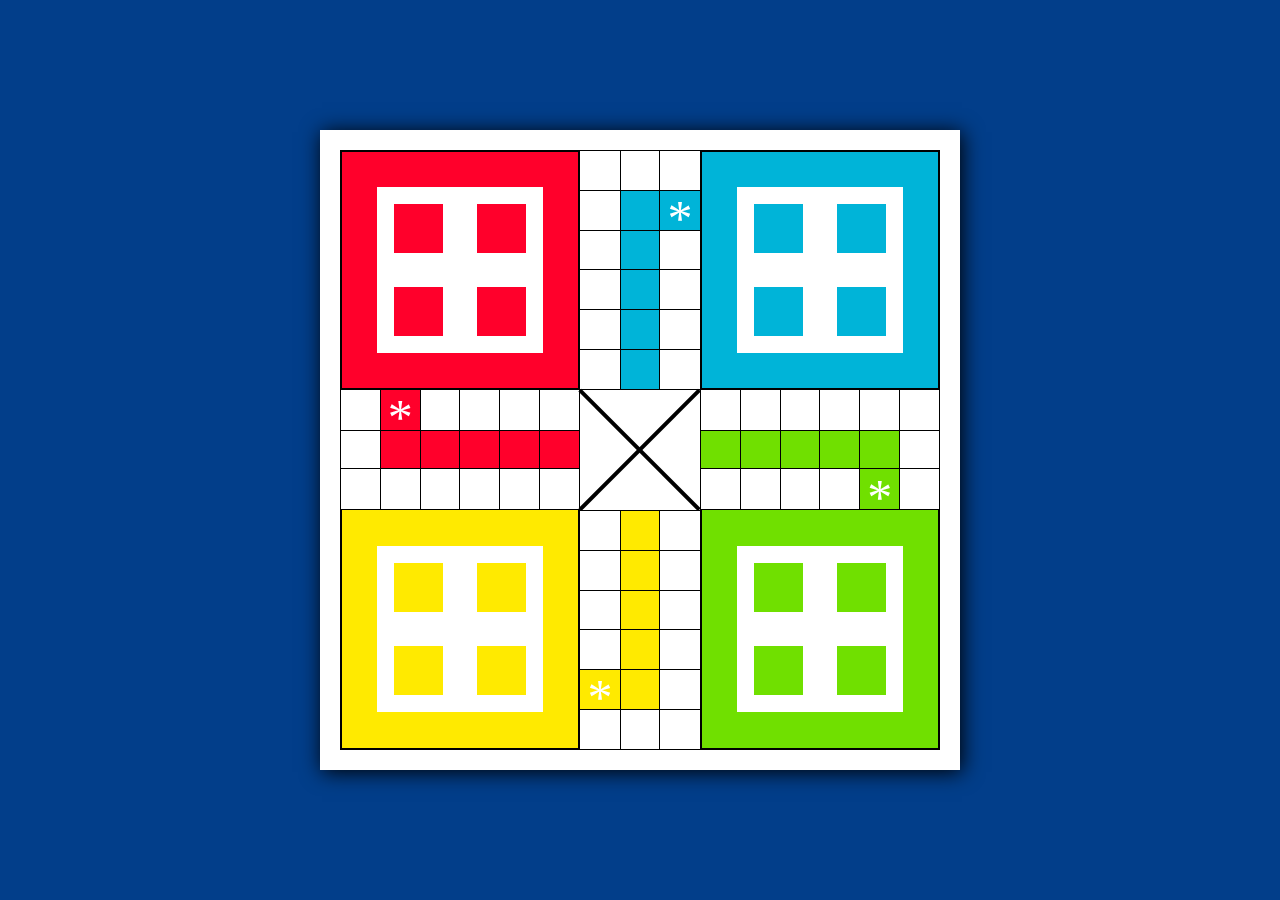
==== game.html @ 1258e7ae "Incomplete" ====
<!DOCTYPE html>
<html lang="en">
<head>
    <meta charset="UTF-8">
    <meta name="viewport" content="width=device-width, initial-scale=1.0">
    <link rel="icon" type="images" href="images/logo.png">
    <link rel="stylesheet" href="style-game.css">
    <script src="game-app.js"></script>
    <title>Ludo Hub - Game On</title>
</head>
<body>
    <!-- Ludo main Board -->
    <main>
        <!-- Upper row i.e red-home container, blue-home container and container between them  -->
        <div class="container updownContainer">
            <!-- red-home container -->
            <div class="subcontainer colorSubcontainer centerDiv" id="redSubcontainer">
                <div class="innerBox">
                    <div class="innerboxItems"></div>
                    <div class="innerboxItems"></div>
                    <div class="innerboxItems"></div>
                    <div class="innerboxItems"></div>
                </div>
            </div>
            <!-- container between red-home and blue-home container -->
            <div class="subcontainer updownMiddleSubcontainer">
                <div class="innerBox rightInnerbox">
                    <div class="smallBoxes"></div>
                    <div class="smallBoxes"></div>
                    <div class="smallBoxes"></div>
                    <div class="smallBoxes"></div>
                    <div class="smallBoxes"></div>
                    <div class="smallBoxes"></div>
                </div>
                <div class="innerBox middleInnerbox">
                    <div class="smallBoxes"></div>
                    <div class="smallBoxes safeBlue"></div>
                    <div class="smallBoxes safeBlue"></div>
                    <div class="smallBoxes safeBlue"></div>
                    <div class="smallBoxes safeBlue"></div>
                    <div class="smallBoxes safeBlue"></div>
                </div>
                <div class="innerBox leftInnerbox">
                    <div class="smallBoxes"></div>
                    <div class="smallBoxes safeBlue starBox centerDiv">*</div>
                    <div class="smallBoxes"></div>
                    <div class="smallBoxes"></div>
                    <div class="smallBoxes"></div>
                    <div class="smallBoxes"></div>
                </div>
            </div>
            <!-- blue-home container -->
            <div class="subcontainer colorSubcontainer centerDiv" id="blueSubcontainer">
                <div class="innerBox">
                    <div class="innerboxItems"></div>
                    <div class="innerboxItems"></div>
                    <div class="innerboxItems"></div>
                    <div class="innerboxItems"></div>
                </div>
            </div>
        </div>

        <!-- middle row red-shoot container, all shoot container and green-shoot container -->
        <div class="container middleContainer">
            <!-- red-shoot container -->
            <div class="subcontainer" id="rightleftSubcontainer">
                <div class="innerBox upperInnerbox">
                    <div class="smallBoxes"></div>
                    <div class="smallBoxes safeRed starBox centerDiv">*</div>
                    <div class="smallBoxes"></div>
                    <div class="smallBoxes"></div>
                    <div class="smallBoxes"></div>
                    <div class="smallBoxes"></div>
                </div>
                <div class="innerBox middleInnerbox">
                    <div class="smallBoxes"></div>
                    <div class="smallBoxes safeRed"></div>
                    <div class="smallBoxes safeRed"></div>
                    <div class="smallBoxes safeRed"></div>
                    <div class="smallBoxes safeRed"></div>
                    <div class="smallBoxes safeRed"></div>
                </div>
                <div class="innerBox lowerInnerbox">
                    <div class="smallBoxes"></div>
                    <div class="smallBoxes"></div>
                    <div class="smallBoxes"></div>
                    <div class="smallBoxes"></div>
                    <div class="smallBoxes"></div>
                    <div class="smallBoxes"></div>
                </div>
            </div>
            <!-- all-shoot container -->
            <div class="subcontainer centerDiv" id="centerContainer">
                <hr id="hr1"><hr id="hr2">
            </div>
            <!-- green-shoot container -->
            <div class="subcontainer" id="rightleftSubcontainer">
                <div class="innerBox upperInnerbox">
                    <div class="smallBoxes"></div>
                    <div class="smallBoxes"></div>
                    <div class="smallBoxes"></div>
                    <div class="smallBoxes"></div>
                    <div class="smallBoxes"></div>
                    <div class="smallBoxes"></div>
                </div>
                <div class="innerBox middleInnerbox">
                    <div class="smallBoxes safeGreen"></div>
                    <div class="smallBoxes safeGreen"></div>
                    <div class="smallBoxes safeGreen"></div>
                    <div class="smallBoxes safeGreen"></div>
                    <div class="smallBoxes safeGreen"></div>
                    <div class="smallBoxes"></div>
                </div>
                <div class="innerBox lowerInnerbox">
                    <div class="smallBoxes"></div>
                    <div class="smallBoxes"></div>
                    <div class="smallBoxes"></div>
                    <div class="smallBoxes"></div>
                    <div class="smallBoxes safeGreen starBox centerDiv">*</div>
                    <div class="smallBoxes"></div>
                </div>
            </div>
        </div>

        <!-- Lower row i.e yellow-home container, green-home container and container between them -->
        <div class="container updownContainer">
            <!-- yellow-home container -->
            <div class="subcontainer colorSubcontainer centerDiv" id="yellowSubcontainer">
                <div class="innerBox">
                    <div class="innerboxItems"></div>
                    <div class="innerboxItems"></div>
                    <div class="innerboxItems"></div>
                    <div class="innerboxItems"></div>
                </div>
            </div>
            <!-- container between yellow-home and green-home container -->
            <div class="subcontainer updownMiddleSubcontainer">
                <div class="innerBox rightInnerbox">
                    <div class="smallBoxes"></div>
                    <div class="smallBoxes"></div>
                    <div class="smallBoxes"></div>
                    <div class="smallBoxes"></div>
                    <div class="smallBoxes starBox centerDiv safeYellow">*</div>
                    <div class="smallBoxes"></div>
                </div>
                <div class="innerBox middleInnerbox">
                    <div class="smallBoxes safeYellow"></div>
                    <div class="smallBoxes safeYellow"></div>
                    <div class="smallBoxes safeYellow"></div>
                    <div class="smallBoxes safeYellow"></div>
                    <div class="smallBoxes safeYellow"></div>
                    <div class="smallBoxes"></div>
                </div>
                <div class="innerBox leftInnerbox">
                    <div class="smallBoxes"></div>
                    <div class="smallBoxes"></div>
                    <div class="smallBoxes"></div>
                    <div class="smallBoxes"></div>
                    <div class="smallBoxes"></div>
                    <div class="smallBoxes"></div>
                </div>
            </div>
            <!-- green-home container -->
            <div class="subcontainer colorSubcontainer centerDiv" id="greenSubcontainer">
                <div class="innerBox">
                    <div class="innerboxItems"></div>
                    <div class="innerboxItems"></div>
                    <div class="innerboxItems"></div>
                    <div class="innerboxItems"></div>
                </div>
            </div>
        </div>

    </main>

</body>
</html>
---- style-game.css ----
*{
    margin: 0;
    padding: 0;
    box-sizing: border-box;
}

:root{
    --primaryColor: #023e8a;
    --secondaryColor: #ffc300;
    --mainRedColor: #ff002b;
    --darkRedColor: #d00000;
    --mainGreenColor: #70e000;
    --darkGreenColor: #38b000;
    --mainBlueColor: #00b4d8;
    --darkBlueColor: #0096c7;
    --mainYellowColor: #ffea00;
    --darkYellowColor: #ffd000;
    --defaultColor: #ffffff;
    --darkColor: #000000;
    --headingFont: Lilita One;
    --primaryFont: Nunito;
}

body{
    max-width: 1440px;
    min-height: 100vh;
    margin: 0 auto;
    display: flex;
    align-items: center;
    justify-content: center;
    font-family: var(--primaryFont);
    background-color: var(--primaryColor);
}

main{
    width: 50%;
    aspect-ratio: 1/1;
    background-color: var(--defaultColor);
    border: 20px solid var(--defaultColor);
    box-shadow: 2px 2px 20px var(--darkColor);
}

.centerDiv{
    display: flex;
    align-items: center;
    justify-content: center;
}

.container{
    display: flex;
}

.updownContainer{
    width: 100%;
    height: 40%;
}

.middleContainer{
    width: 100%;
    height: 20%;
}

.starBox{
    font-size: 50px;
    color: var(--defaultColor);
    padding-top: 15px;
}

.safeBlue{
    background-color: var(--mainBlueColor);
}

.safeRed{
    background-color: var(--mainRedColor);
}

.safeGreen{
    background-color: var(--mainGreenColor);
}

.safeYellow{
    background-color: var(--mainYellowColor);
}

.colorSubcontainer{
    width: 40%;
    aspect-ratio: 1/1;
    border: 2px solid var(--darkColor);

    .innerBox{
        width: 70%;
        aspect-ratio: 1/1;
        background-color: var(--defaultColor);
        display: grid;
        grid-template-columns: auto auto;
        place-items: center;

        .innerboxItems{
            width: 60%;
            aspect-ratio: 1/1;
        }
    }
}

.updownMiddleSubcontainer{
    width: 20%;
    display: flex;
    
    .middleInnerbox{
        border: 1.5px solid var(--darkColor);
        border-bottom: none;
    }

    .innerBox{
        width: 33.33%;
        height: 100%;
        border-top: 1.5px solid var(--darkColor);

        .smallBoxes{
            width: 100%;
            height: 16.67%;
            border-bottom: 1.5px solid var(--darkColor);
        }
    }
    
}

hr{
    border: 2px solid var(--darkColor);
    width: 141%;
    position: absolute;
}

#hr1{
    transform: rotate(45deg);
}

#hr2{
    transform: rotate(135deg);
}

#redSubcontainer{
    background-color: var(--mainRedColor);

    .innerboxItems{
        background-color: var(--mainRedColor);
    }
}

#blueSubcontainer{
    background-color: var(--mainBlueColor);

    .innerboxItems{
        background-color: var(--mainBlueColor);
    }
}

#yellowSubcontainer{
    background-color: var(--mainYellowColor);
    border-top: none;

    .innerboxItems{
        background-color: var(--mainYellowColor);
    }
}

#greenSubcontainer{
    background-color: var(--mainGreenColor);
    border-top: none;

    .innerboxItems{
        background-color: var(--mainGreenColor);
    }
}

#rightleftSubcontainer{
    border: 1.5px solid var(--darkColor);
    border-top: none;
    border-right: none;
    width: 40%;

    .innerBox{
        display: flex;
        height: 33.33%;
        width: 100%;

        .smallBoxes{
            width: 16.67%;
            height: 100%;
            border-right: 1.5px solid black;
        }
    }
    
    .middleInnerbox{
        .smallBoxes{
            border: 1.5px solid black;
            border-left: none;
        }
    }
}

#centerContainer{
    width: 20%;
    position: relative;
}
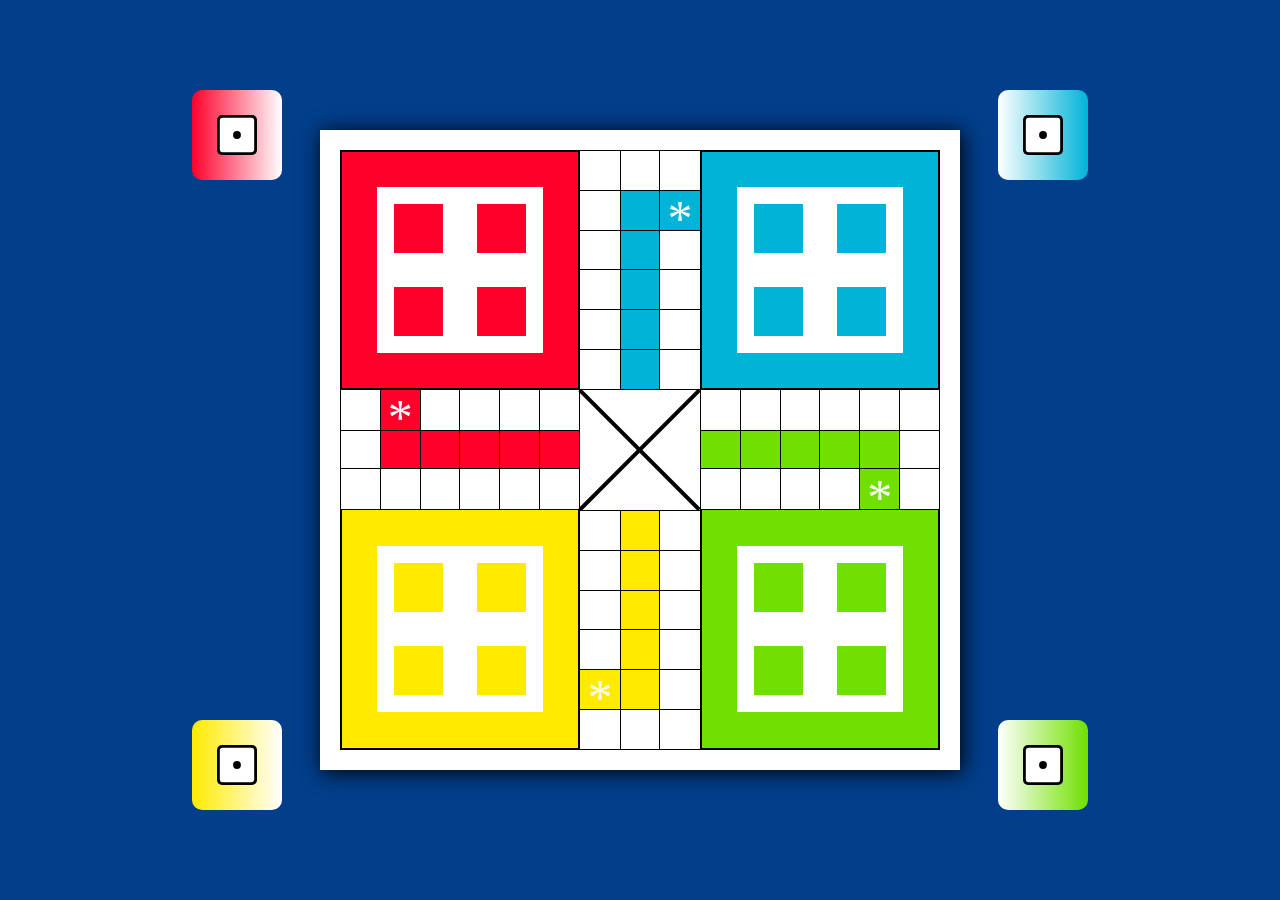
==== commit a3ef2fbf: "Incomplete" ====
--- a/game.html
+++ b/game.html
@@ -171,6 +171,25 @@
             </div>
         </div>
 
+        <!-- red-dice container -->
+        <div class="diceContainer red-diceContainer upper-diceContainer imageSection centerDiv">
+            <img src="images/dice-1.svg" alt="">
+        </div>
+        
+        <!-- blue-dice container -->
+        <div class="diceContainer blue-diceContainer upper-diceContainer imageSection centerDiv">
+            <img src="images/dice-1.svg" alt="">
+        </div>
+        
+        <!-- green-dice container -->
+        <div class="diceContainer green-diceContainer lower-diceContainer imageSection centerDiv">
+            <img src="images/dice-1.svg" alt="">
+        </div>
+        
+        <!-- yellow-dice container -->
+        <div class="diceContainer yellow-diceContainer lower-diceContainer imageSection centerDiv">
+            <img src="images/dice-1.svg" alt="">
+        </div>
     </main>
 
 </body>
--- a/style-game.css
+++ b/style-game.css
@@ -30,6 +30,7 @@
     justify-content: center;
     font-family: var(--primaryFont);
     background-color: var(--primaryColor);
+    position: relative;
 }
 
 main{
@@ -38,6 +39,14 @@
     background-color: var(--defaultColor);
     border: 20px solid var(--defaultColor);
     box-shadow: 2px 2px 20px var(--darkColor);
+}
+
+.imageSection{
+    img{
+        width: 100%;
+        height: 100%;
+        object-fit: contain;
+    }
 }
 
 .centerDiv{
@@ -202,4 +211,48 @@
 #centerContainer{
     width: 20%;
     position: relative;
+}
+
+.diceContainer{
+    position: absolute;
+    width: 7%;
+    aspect-ratio: 1/1;
+    border-radius: 10px;
+    padding: 25px;
+
+    &:hover{
+        cursor: pointer;
+    }
+    
+    img{
+        border-radius: 5px;
+    }
+}
+
+.upper-diceContainer{
+    top: 10%;
+}
+
+.lower-diceContainer{
+    bottom: 10%;
+}
+
+.red-diceContainer{
+    left: 15%;
+    background-image: linear-gradient(to right, var(--mainRedColor), var(--defaultColor));
+}
+
+.yellow-diceContainer{
+    left: 15%;
+    background-image: linear-gradient(to right, var(--mainYellowColor), var(--defaultColor));
+}
+
+.blue-diceContainer{
+    right: 15%;
+    background-image: linear-gradient(to left, var(--mainBlueColor), var(--defaultColor));
+}
+
+.green-diceContainer{
+    right: 15%;
+    background-image: linear-gradient(to left, var(--mainGreenColor), var(--defaultColor));
 }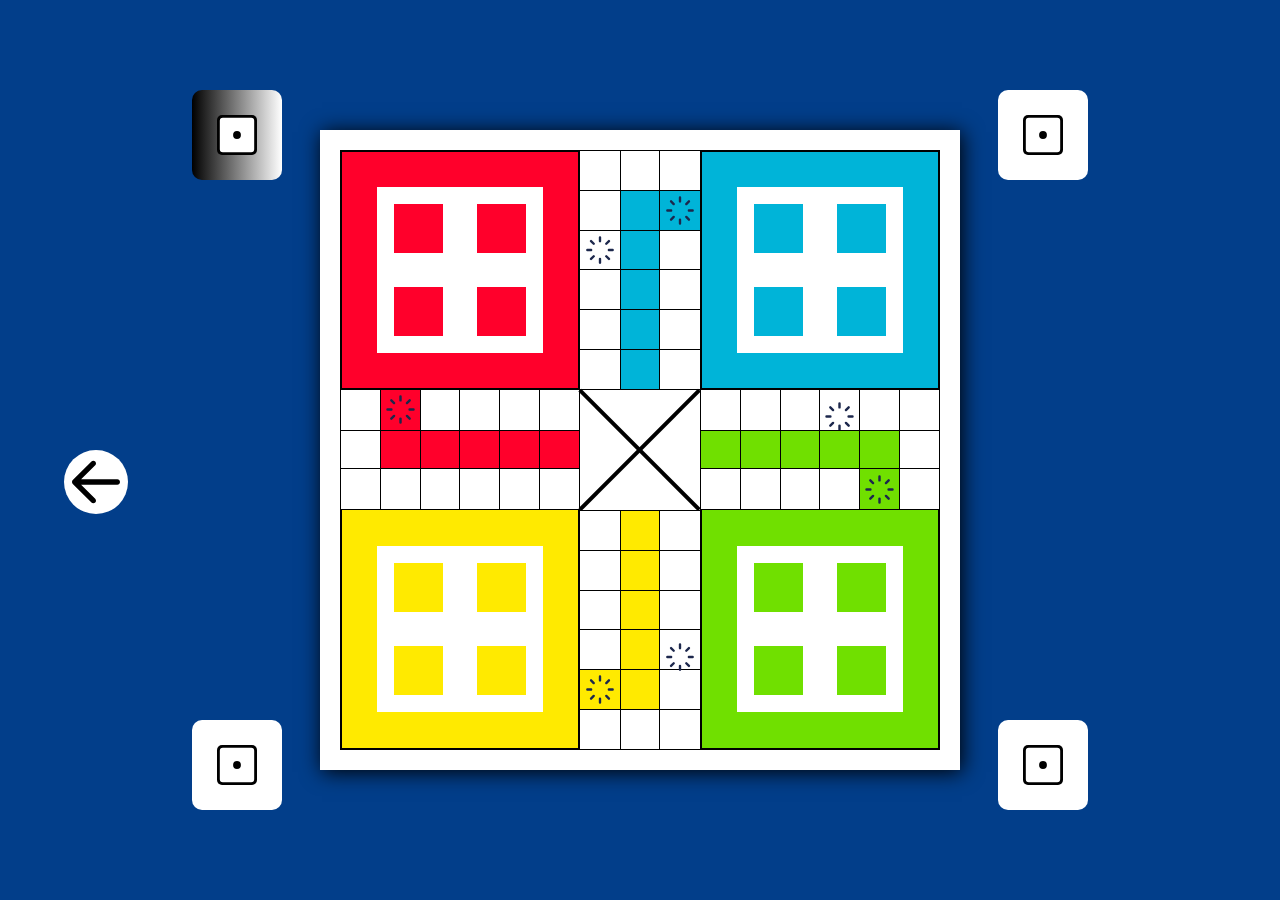
==== commit 9e36669d: "Incomplete" ====
--- a/game.html
+++ b/game.html
@@ -5,7 +5,7 @@
     <meta name="viewport" content="width=device-width, initial-scale=1.0">
     <link rel="icon" type="images" href="images/logo.png">
     <link rel="stylesheet" href="style-game.css">
-    <script src="game-app.js"></script>
+    <script src="game-app.js" defer></script>
     <title>Ludo Hub - Game On</title>
 </head>
 <body>
@@ -27,7 +27,7 @@
                 <div class="innerBox rightInnerbox">
                     <div class="smallBoxes"></div>
                     <div class="smallBoxes"></div>
-                    <div class="smallBoxes"></div>
+                    <div class="smallBoxes starBox imageSection centerDiv"><img src="images/star.svg" alt=""></div>
                     <div class="smallBoxes"></div>
                     <div class="smallBoxes"></div>
                     <div class="smallBoxes"></div>
@@ -42,7 +42,7 @@
                 </div>
                 <div class="innerBox leftInnerbox">
                     <div class="smallBoxes"></div>
-                    <div class="smallBoxes safeBlue starBox centerDiv">*</div>
+                    <div class="smallBoxes safeBlue starBox imageSection centerDiv"><img src="images/star.svg" alt=""></div>
                     <div class="smallBoxes"></div>
                     <div class="smallBoxes"></div>
                     <div class="smallBoxes"></div>
@@ -66,7 +66,7 @@
             <div class="subcontainer" id="rightleftSubcontainer">
                 <div class="innerBox upperInnerbox">
                     <div class="smallBoxes"></div>
-                    <div class="smallBoxes safeRed starBox centerDiv">*</div>
+                    <div class="smallBoxes safeRed starBox centerDiv imageSection"><img src="images/star.svg" alt=""></div>
                     <div class="smallBoxes"></div>
                     <div class="smallBoxes"></div>
                     <div class="smallBoxes"></div>
@@ -99,7 +99,7 @@
                     <div class="smallBoxes"></div>
                     <div class="smallBoxes"></div>
                     <div class="smallBoxes"></div>
-                    <div class="smallBoxes"></div>
+                    <div class="smallBoxes starBox imageSection"><img src="images/star.svg" alt=""></div>
                     <div class="smallBoxes"></div>
                     <div class="smallBoxes"></div>
                 </div>
@@ -116,7 +116,7 @@
                     <div class="smallBoxes"></div>
                     <div class="smallBoxes"></div>
                     <div class="smallBoxes"></div>
-                    <div class="smallBoxes safeGreen starBox centerDiv">*</div>
+                    <div class="smallBoxes safeGreen starBox centerDiv imageSection"><img src="images/star.svg" alt=""></div>
                     <div class="smallBoxes"></div>
                 </div>
             </div>
@@ -140,7 +140,7 @@
                     <div class="smallBoxes"></div>
                     <div class="smallBoxes"></div>
                     <div class="smallBoxes"></div>
-                    <div class="smallBoxes starBox centerDiv safeYellow">*</div>
+                    <div class="smallBoxes starBox centerDiv safeYellow imageSection"><img src="images/star.svg" alt=""></div>
                     <div class="smallBoxes"></div>
                 </div>
                 <div class="innerBox middleInnerbox">
@@ -155,7 +155,7 @@
                     <div class="smallBoxes"></div>
                     <div class="smallBoxes"></div>
                     <div class="smallBoxes"></div>
-                    <div class="smallBoxes"></div>
+                    <div class="smallBoxes imageSection starBox"><img src="images/star.svg" alt=""></div>
                     <div class="smallBoxes"></div>
                     <div class="smallBoxes"></div>
                 </div>
@@ -173,23 +173,25 @@
 
         <!-- red-dice container -->
         <div class="diceContainer red-diceContainer upper-diceContainer imageSection centerDiv">
-            <img src="images/dice-1.svg" alt="">
+            <img src="images/dice-1.svg" class="diceImage" alt="">
         </div>
         
         <!-- blue-dice container -->
         <div class="diceContainer blue-diceContainer upper-diceContainer imageSection centerDiv">
-            <img src="images/dice-1.svg" alt="">
+            <img src="images/dice-1.svg" class="diceImage" alt="">
         </div>
         
         <!-- green-dice container -->
         <div class="diceContainer green-diceContainer lower-diceContainer imageSection centerDiv">
-            <img src="images/dice-1.svg" alt="">
+            <img src="images/dice-1.svg" class="diceImage" alt="">
         </div>
         
         <!-- yellow-dice container -->
         <div class="diceContainer yellow-diceContainer lower-diceContainer imageSection centerDiv">
-            <img src="images/dice-1.svg" alt="">
+            <img src="images/dice-1.svg" class="diceImage" alt="">
         </div>
+
+        <div class="button imageSection" id="backBtn"><img src="images/backBtn.svg" alt=""></div>
     </main>
 
 </body>
--- a/style-game.css
+++ b/style-game.css
@@ -31,6 +31,7 @@
     font-family: var(--primaryFont);
     background-color: var(--primaryColor);
     position: relative;
+    user-select: none;
 }
 
 main{
@@ -72,7 +73,6 @@
 .starBox{
     font-size: 50px;
     color: var(--defaultColor);
-    padding-top: 15px;
 }
 
 .safeBlue{
@@ -239,20 +239,31 @@
 
 .red-diceContainer{
     left: 15%;
-    background-image: linear-gradient(to right, var(--mainRedColor), var(--defaultColor));
+    background-color: var(--defaultColor);
 }
 
 .yellow-diceContainer{
     left: 15%;
-    background-image: linear-gradient(to right, var(--mainYellowColor), var(--defaultColor));
+    background-color: var(--defaultColor);
 }
 
 .blue-diceContainer{
     right: 15%;
-    background-image: linear-gradient(to left, var(--mainBlueColor), var(--defaultColor));
+    background-color: var(--defaultColor);
 }
 
 .green-diceContainer{
     right: 15%;
-    background-image: linear-gradient(to left, var(--mainGreenColor), var(--defaultColor));
+    background-color: var(--defaultColor);
+}
+
+#backBtn{
+    position: absolute;
+    top: 50%;
+    left: 5%;
+    background-color: var(--defaultColor);
+    border-radius: 50%;
+    width: 5%;
+    aspect-ratio: 1/1;
+    overflow: hidden;
 }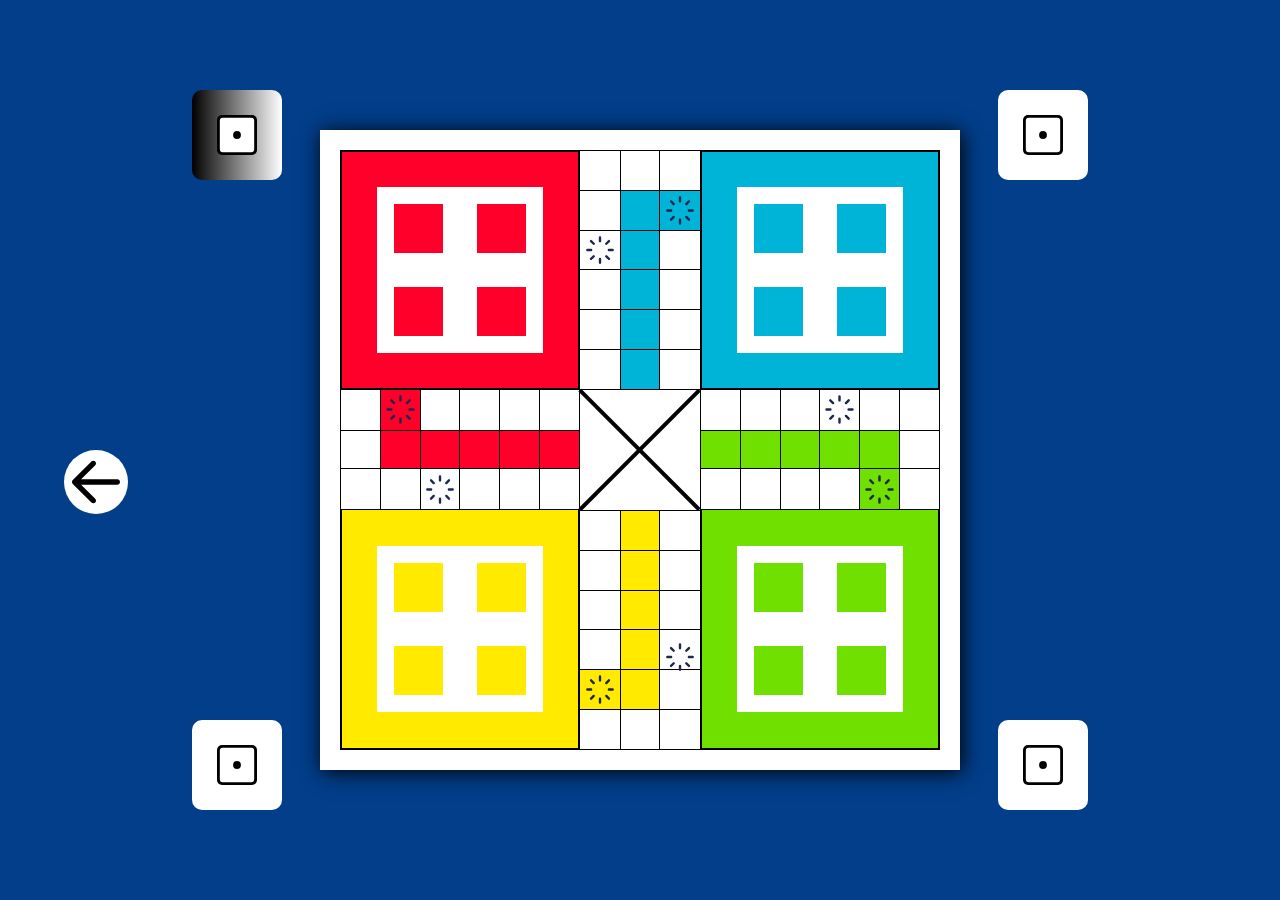
==== commit 3061addb: "Incomplete" ====
--- a/game.html
+++ b/game.html
@@ -83,7 +83,7 @@
                 <div class="innerBox lowerInnerbox">
                     <div class="smallBoxes"></div>
                     <div class="smallBoxes"></div>
-                    <div class="smallBoxes"></div>
+                    <div class="smallBoxes starBox centerDiv imageSection"><img src="images/star.svg" alt=""></div>
                     <div class="smallBoxes"></div>
                     <div class="smallBoxes"></div>
                     <div class="smallBoxes"></div>
@@ -99,7 +99,7 @@
                     <div class="smallBoxes"></div>
                     <div class="smallBoxes"></div>
                     <div class="smallBoxes"></div>
-                    <div class="smallBoxes starBox imageSection"><img src="images/star.svg" alt=""></div>
+                    <div class="smallBoxes starBox imageSection centerDiv"><img src="images/star.svg" alt=""></div>
                     <div class="smallBoxes"></div>
                     <div class="smallBoxes"></div>
                 </div>
@@ -171,28 +171,47 @@
             </div>
         </div>
 
-        <!-- red-dice container -->
-        <div class="diceContainer red-diceContainer upper-diceContainer imageSection centerDiv">
-            <img src="images/dice-1.svg" class="diceImage" alt="">
-        </div>
-        
-        <!-- blue-dice container -->
-        <div class="diceContainer blue-diceContainer upper-diceContainer imageSection centerDiv">
-            <img src="images/dice-1.svg" class="diceImage" alt="">
-        </div>
-        
-        <!-- green-dice container -->
-        <div class="diceContainer green-diceContainer lower-diceContainer imageSection centerDiv">
-            <img src="images/dice-1.svg" class="diceImage" alt="">
-        </div>
-        
-        <!-- yellow-dice container -->
-        <div class="diceContainer yellow-diceContainer lower-diceContainer imageSection centerDiv">
-            <img src="images/dice-1.svg" class="diceImage" alt="">
-        </div>
-
-        <div class="button imageSection" id="backBtn"><img src="images/backBtn.svg" alt=""></div>
+        <!-- small pieces -->
+        <div class="smallPieces redPieces centerDiv disabled" id="redPiece-1"><div class="inner-pieces "></div></div>
+        <div class="smallPieces redPieces centerDiv disabled" id="redPiece-2"><div class="inner-pieces "></div></div>
+        <div class="smallPieces redPieces centerDiv disabled" id="redPiece-3"><div class="inner-pieces "></div></div>
+        <div class="smallPieces redPieces centerDiv disabled" id="redPiece-4"><div class="inner-pieces "></div></div>
+        <div class="smallPieces bluePieces centerDiv disabled" id="bluePiece-1"><div class="inner-pieces "></div></div>
+        <div class="smallPieces bluePieces centerDiv disabled" id="bluePiece-2"><div class="inner-pieces "></div></div>
+        <div class="smallPieces bluePieces centerDiv disabled" id="bluePiece-3"><div class="inner-pieces "></div></div>
+        <div class="smallPieces bluePieces centerDiv disabled" id="bluePiece-4"><div class="inner-pieces "></div></div>
+        <div class="smallPieces greenPieces centerDiv disabled" id="greenPiece-1"><div class="inner-pieces "></div></div>
+        <div class="smallPieces greenPieces centerDiv disabled" id="greenPiece-2"><div class="inner-pieces "></div></div>
+        <div class="smallPieces greenPieces centerDiv disabled" id="greenPiece-3"><div class="inner-pieces "></div></div>
+        <div class="smallPieces greenPieces centerDiv disabled" id="greenPiece-4"><div class="inner-pieces "></div></div>
+        <div class="smallPieces yellowPieces centerDiv disabled" id="yellowPiece-1"><div class="inner-pieces "></div></div>
+        <div class="smallPieces yellowPieces centerDiv disabled" id="yellowPiece-2"><div class="inner-pieces "></div></div>
+        <div class="smallPieces yellowPieces centerDiv disabled" id="yellowPiece-3"><div class="inner-pieces "></div></div>
+        <div class="smallPieces yellowPieces centerDiv disabled" id="yellowPiece-4"><div class="inner-pieces "></div></div>
+
     </main>
+
+    <div class="button imageSection" id="backBtn"><img src="images/backBtn.svg" alt=""></div>
+
+    <!-- red-dice container -->
+    <div class="diceContainer red-diceContainer upper-diceContainer imageSection centerDiv">
+        <img src="images/dice-1.svg" class="diceImage" alt="">
+    </div>
+    
+    <!-- blue-dice container -->
+    <div class="diceContainer blue-diceContainer upper-diceContainer imageSection centerDiv">
+        <img src="images/dice-1.svg" class="diceImage" alt="">
+    </div>
+    
+    <!-- green-dice container -->
+    <div class="diceContainer green-diceContainer lower-diceContainer imageSection centerDiv">
+        <img src="images/dice-1.svg" class="diceImage" alt="">
+    </div>
+    
+    <!-- yellow-dice container -->
+    <div class="diceContainer yellow-diceContainer lower-diceContainer imageSection centerDiv">
+        <img src="images/dice-1.svg" class="diceImage" alt="">
+    </div>
 
 </body>
 </html>--- a/style-game.css
+++ b/style-game.css
@@ -40,6 +40,7 @@
     background-color: var(--defaultColor);
     border: 20px solid var(--defaultColor);
     box-shadow: 2px 2px 20px var(--darkColor);
+    position: relative;
 }
 
 .imageSection{
@@ -266,4 +267,121 @@
     width: 5%;
     aspect-ratio: 1/1;
     overflow: hidden;
+}
+
+.smallPieces{
+    position: absolute;
+    width: 5%;
+    aspect-ratio: 1/1;
+    border-radius: 50%;
+    border: 2px solid var(--darkColor);
+    z-index: 2;
+
+    .inner-pieces{
+        width: 50%;
+        aspect-ratio: 1/1;
+        border-radius: 50%;
+        background-color: var(--darkColor);
+        opacity: 50%;
+    }
+}
+
+.disabled{
+    display: none;
+}
+
+.redPieces{
+    background-color: var(--darkRedColor);
+}
+
+.bluePieces{
+    background-color: var(--darkBlueColor);
+}
+
+.greenPieces{
+    background-color: var(--darkGreenColor);
+}
+
+.yellowPieces{
+    background-color: var(--darkYellowColor);
+}
+
+#redPiece-1{
+    top: 11%;
+    left: 11%;
+}
+
+#redPiece-2{
+    top: 11%;
+    left: 24%;
+}
+
+#redPiece-3{
+    top: 25%;
+    left: 11%;
+}
+
+#redPiece-4{
+    top: 25%;
+    left: 24%;
+}
+
+#bluePiece-1{
+    top: 11%;
+    right: 11%;
+}
+
+#bluePiece-2{
+    top: 11%;
+    right: 24%;
+}
+
+#bluePiece-3{
+    top: 25%;
+    right: 11%;
+}
+
+#bluePiece-4{
+    top: 25%;
+    right: 24%;
+}
+
+#yellowPiece-1{
+    bottom: 11%;
+    left: 11%;
+}
+
+#yellowPiece-2{
+    bottom: 11%;
+    left: 24%;
+}
+
+#yellowPiece-3{
+    bottom: 25%;
+    left: 11%;
+}
+
+#yellowPiece-4{
+    bottom: 25%;
+    left: 24%;
+}
+
+#greenPiece-1{
+    bottom: 11%;
+    right: 11%;
+}
+
+#greenPiece-2{
+    bottom: 11%;
+    right: 24%;
+}
+
+#greenPiece-3{
+    bottom: 25%;
+    right: 11%;
+}
+
+#greenPiece-4{
+    bottom: 25%;
+    right: 24%;
 }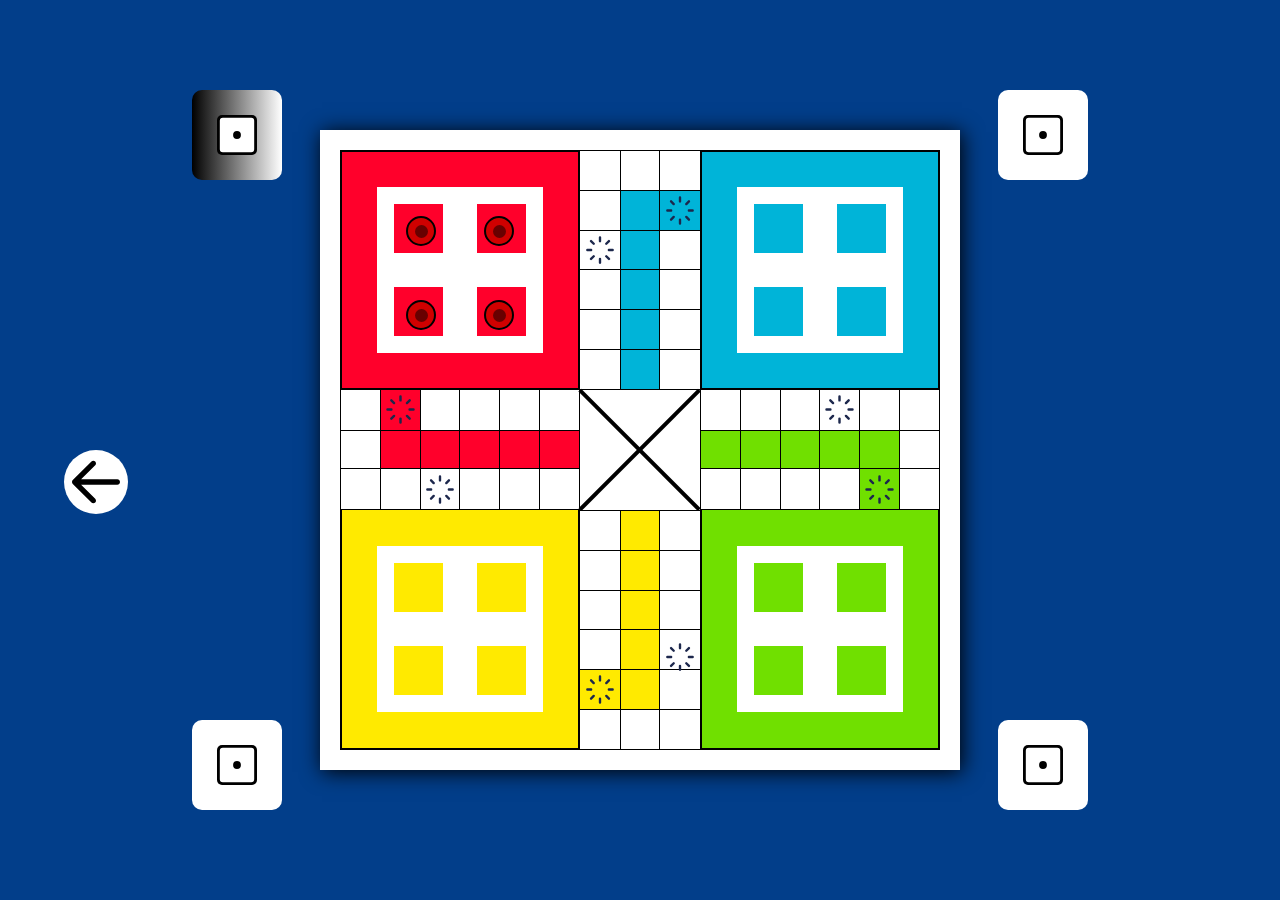
==== commit b2a770dc: "Incomplete" ====
--- a/game.html
+++ b/game.html
@@ -172,10 +172,10 @@
         </div>
 
         <!-- small pieces -->
-        <div class="smallPieces redPieces centerDiv disabled" id="redPiece-1"><div class="inner-pieces "></div></div>
-        <div class="smallPieces redPieces centerDiv disabled" id="redPiece-2"><div class="inner-pieces "></div></div>
-        <div class="smallPieces redPieces centerDiv disabled" id="redPiece-3"><div class="inner-pieces "></div></div>
-        <div class="smallPieces redPieces centerDiv disabled" id="redPiece-4"><div class="inner-pieces "></div></div>
+        <div class="smallPieces redPieces centerDiv" id="redPiece-1"><div class="inner-pieces "></div></div>
+        <div class="smallPieces redPieces centerDiv" id="redPiece-2"><div class="inner-pieces "></div></div>
+        <div class="smallPieces redPieces centerDiv" id="redPiece-3"><div class="inner-pieces "></div></div>
+        <div class="smallPieces redPieces centerDiv" id="redPiece-4"><div class="inner-pieces "></div></div>
         <div class="smallPieces bluePieces centerDiv disabled" id="bluePiece-1"><div class="inner-pieces "></div></div>
         <div class="smallPieces bluePieces centerDiv disabled" id="bluePiece-2"><div class="inner-pieces "></div></div>
         <div class="smallPieces bluePieces centerDiv disabled" id="bluePiece-3"><div class="inner-pieces "></div></div>
